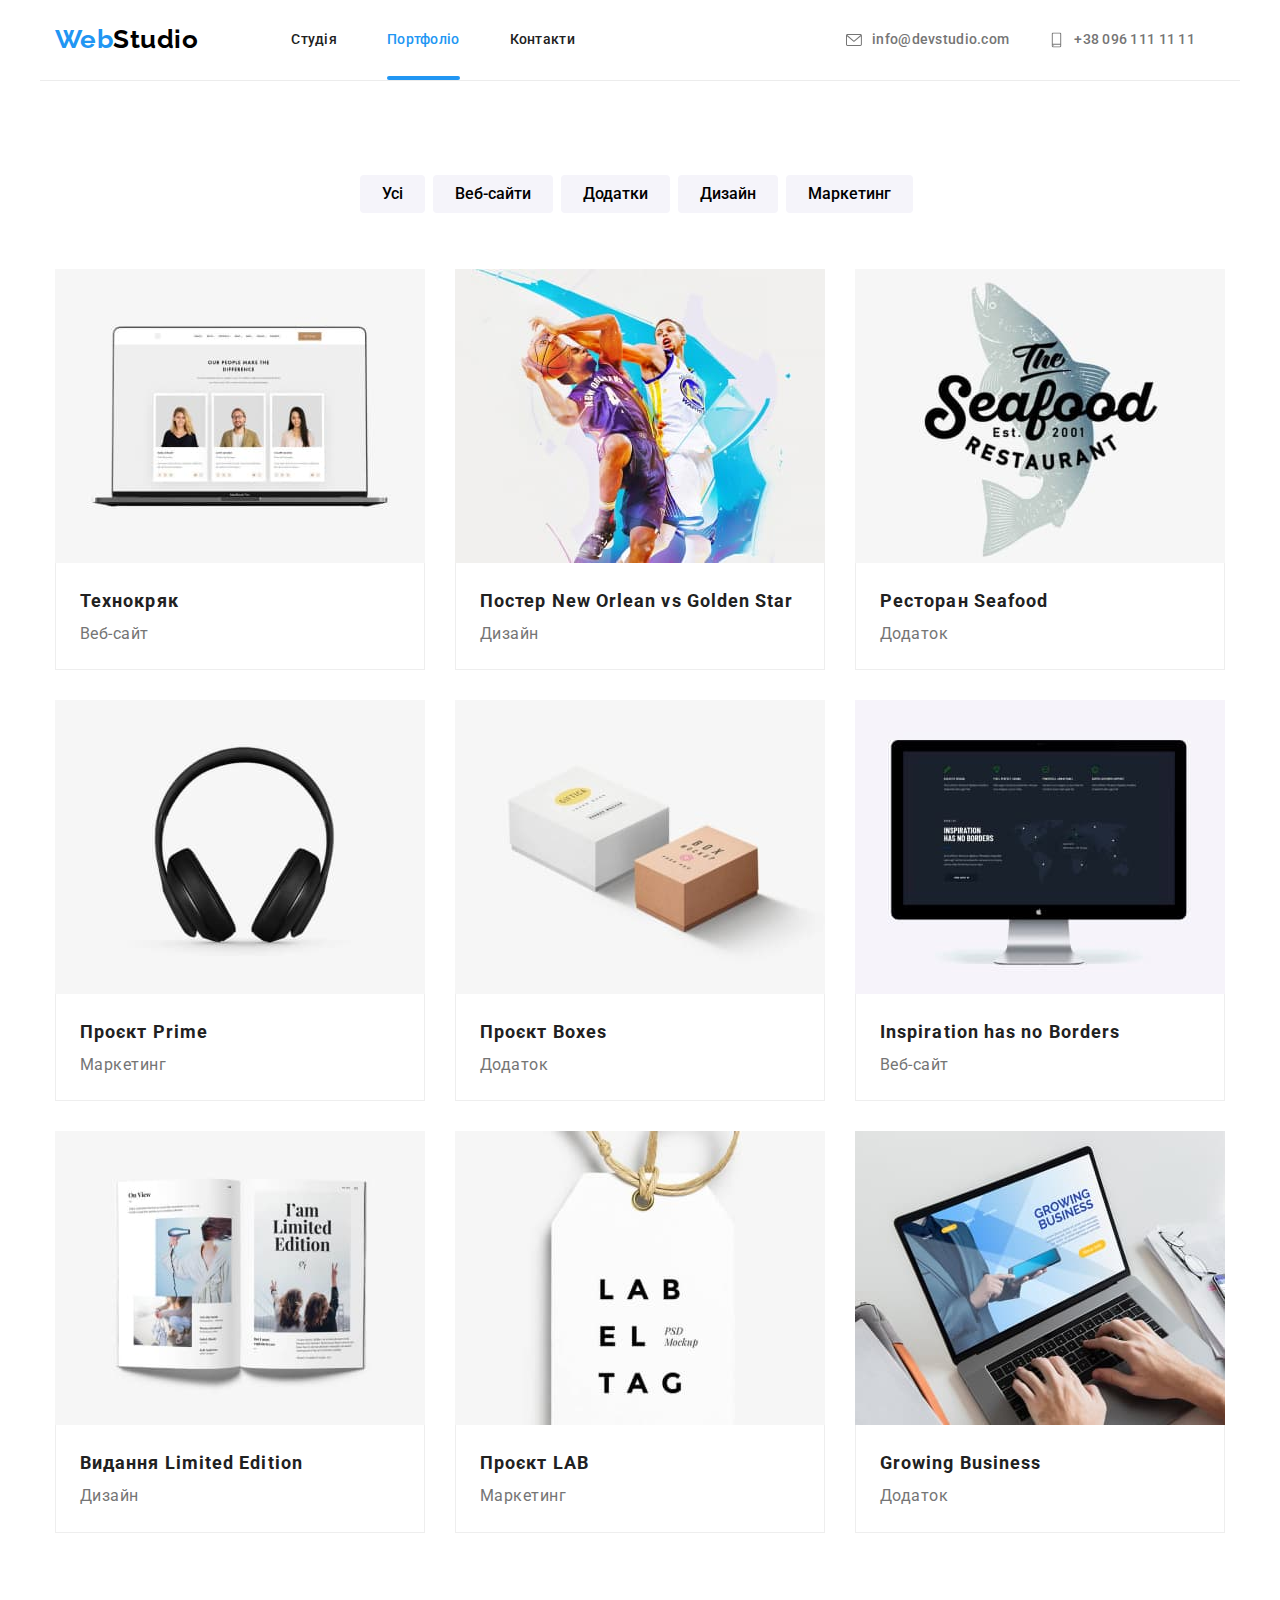
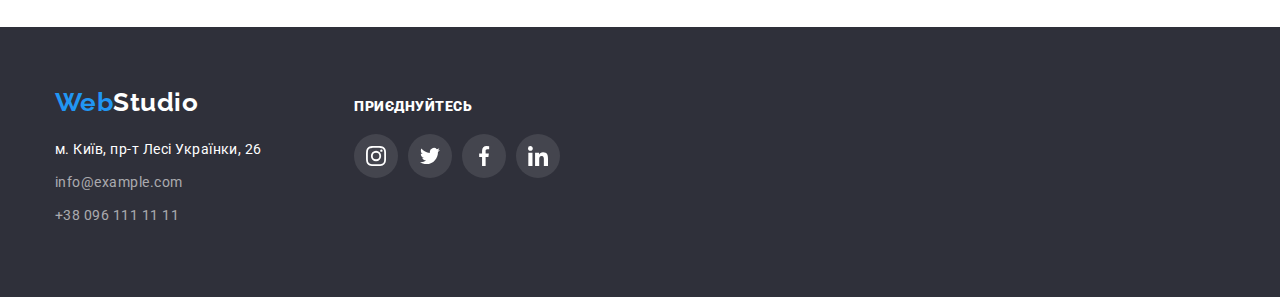
==== portfolio.html @ bedce4f9 "позиционирование эл-тов" ====
<!DOCTYPE html>
<html lang="uk">

<head>
    <meta charset="UTF-8">
    <meta http-equiv="X-UA-Compatible" content="IE=edge">
    <meta name="viewport" content="width=device-width, initial-scale=1.0">
    <title>Portfoio</title>
    <link rel="preconnect" href="https://fonts.googleapis.com">
    <link rel="preconnect" href="https://fonts.gstatic.com" crossorigin>
    <link
        href="https://fonts.googleapis.com/css2?family=Raleway:wght@700&family=Roboto:wght@400;500;700;900&display=swap"
        rel="stylesheet">
    <link rel="stylesheet"
        href="https://cdnjs.cloudflare.com/ajax/libs/modern-normalize/1.1.0/modern-normalize.min.css">
    <link rel="stylesheet" href="./css/styles.css">
</head>

<body>

    <!-- heаder section-->
    <header class="header ">
        <div class="container header-container header-border">
            <div class="header-logo">
                <a href="./index.html" class="logo"> <span class="text-web">Web</span>Studio </a>
            </div>
            <nav>
                <ul class="header-nav list">
                    <li class="nav-item"><a href="./index.html" class="header-nav-item ">Студія</a></li>
                    <li class="nav-item"><a href="./portfolio.html" class="header-nav-item current">Портфоліо</a></li>
                    <li class="nav-item"><a href="#Контакти" class="header-nav-item">Контакти</a></li>
                </ul>
            </nav>

            <ul class="header-items list">

                <li class="header-item">
                    <a class="header-items-item" href="mailto:info@devstudio.com">
                        <svg viewBox="0 0 100 100" width="16" class="header-icon ">
                            <use href="./images/sprite.svg#icon-envelope">
                            </use>
                        </svg> info@devstudio.com</a>

                </li>
                <li class="header-item">
                    <a class="header-items-item " href="tel:+380961111111">
                        <svg viewBox="0 0 100 100" width="15" height="24" class="header-icon">
                            <use href="./images/sprite.svg#icon-smartphone"></use>
                        </svg> +38 096 111 11 11 </a>
                </li>
            </ul>
        </div>
    </header>




    <main>
        <section class="section">
            <!-- h1 сделать невидимым -->
            <h2 class="visually-hidden"> Портфоліо</h2>

            <!-- Набір фільтрів -->
            <div class="container">
                <div>

                    <ul class="list-button list">
                        <li class="btn-item"><button type="button" class="button-item">Усі</button></li>
                        <li class="btn-item"><button type="button" class="button-item">Веб-сайти</button></li>
                        <li class="btn-item"><button type="button" class="button-item">Додатки</button></li>
                        <li class="btn-item"><button type="button" class="button-item">Дизайн</button></li>
                        <li class="btn-item"><button type="button" class="button-item">Маркетинг</button></li>
                    </ul>
                </div>

                <!-- контент section -->
                <section>

                    <ul class="list-content list">
                        <li class="portfolio-content">
                            <a href="" class="portfolio-item">
                                <div class="box-content">
                                    <div class="box-text">

                                        <img src="./images/img8.jpg" alt="монетор ноутбуку із сторінкою веб сайту"
                                            width="370" height="294">
                                        <p class="box-suggestions">
                                            Ресурс пропонує комплексні пропозиції з різним рівнем
                                            функціоналу та сервісів. Все це дозволить відвідувачу отримати
                                            вичерпні відомості про компанію чи приватну особу.
                                        </p>
                                    </div>

                                    <div class="text">
                                        <h3 class="content-title">Технокряк </h3>
                                        <p class="content-text">Веб-сайт</p>

                                    </div>


                                </div>
                            </a>


                        </li>
                        <li class="portfolio-content">
                            <a href="" class="portfolio-item">
                                <div class="box-content">
                                    <div class="box-text">
                                        <img src="./images/img9.jpg" alt="постер-баскетболісти" width="370"
                                            height="294">
                                        <p class="box-suggestions">
                                            Ресурс пропонує комплексні пропозиції з різним рівнем
                                            функціоналу та сервісів. Все це дозволить відвідувачу отримати
                                            вичерпні відомості про компанію чи приватну особу.
                                        </p>
                                    </div>

                                    <div class="text">
                                        <h3 class="content-title">Постер New Orlean vs Golden Star</h3>
                                        <p class="content-text">Дизайн</p>
                                    </div>

                                </div>
                            </a>


                        </li>
                        <li class="portfolio-content">
                            <a href="" class="portfolio-item">
                                <div class="box-content">
                                    <div class="box-text">
                                        <img src="./images/img10.jpg" alt="логотип-риба" width="370" height="294">
                                        <p class="box-suggestions">
                                            Ресурс пропонує комплексні пропозиції з різним рівнем
                                            функціоналу та сервісів. Все це дозволить відвідувачу отримати
                                            вичерпні відомості про компанію чи приватну особу.
                                        </p>
                                    </div>

                                    <div class="text">
                                        <h3 class="content-title">Ресторан Seafood</h3>
                                        <p class="content-text">Додаток</p>
                                    </div>

                                </div>
                            </a>


                        </li>
                        <li class="portfolio-content">
                            <a href="" class="portfolio-item">
                                <div class="box-content">
                                    <div class="box-text">
                                        <img src="./images/img11.jpg" alt="навушники" width="370" height="294">
                                        <p class="box-suggestions">
                                            Ресурс пропонує комплексні пропозиції з різним рівнем
                                            функціоналу та сервісів. Все це дозволить відвідувачу отримати
                                            вичерпні відомості про компанію чи приватну особу.
                                        </p>
                                    </div>

                                    <div class="text">
                                        <h3 class="content-title">Проєкт Prime</h3>
                                        <p class="content-text">Маркетинг</p>
                                    </div>

                                </div>
                            </a>


                        </li>
                        <li class="portfolio-content">
                            <a href="" class="portfolio-item">
                                <div class="box-content">
                                    <div class="box-text">
                                        <img src="./images/img12.jpg" alt="дві коробки" width="370" height="294">
                                        <p class="box-suggestions">
                                            Ресурс пропонує комплексні пропозиції з різним рівнем
                                            функціоналу та сервісів. Все це дозволить відвідувачу отримати
                                            вичерпні відомості про компанію чи приватну особу.
                                        </p>
                                    </div>

                                    <div class="text">
                                        <h3 class="content-title">Проєкт Boxes</h3>
                                        <p class="content-text">Додаток</p>
                                    </div>

                                </div>
                            </a>


                        </li>
                        <li class="portfolio-content">
                            <a href="" class="portfolio-item">
                                <div class="box-content">
                                    <div class="box-text">
                                        <img src="./images/img13.jpg" alt="монетор із сторінкою веб сайту" width="370"
                                            height="294">
                                        <p class="box-suggestions">
                                            Ресурс пропонує комплексні пропозиції з різним рівнем
                                            функціоналу та сервісів. Все це дозволить відвідувачу отримати
                                            вичерпні відомості про компанію чи приватну особу.
                                        </p>
                                    </div>

                                    <div class="text">
                                        <h3 class="content-title">Inspiration has no Borders</h3>
                                        <p class="content-text">Веб-сайт</p>
                                    </div>

                                </div>

                            </a>

                        </li>
                        <li class="portfolio-content">
                            <a href="" class="portfolio-item">
                                <div class="box-content">
                                    <div class="box-text">
                                        <img src="./images/img14.jpg" alt="відкритий журнал" width="370" height="294">
                                        <p class="box-suggestions">
                                            Ресурс пропонує комплексні пропозиції з різним рівнем
                                            функціоналу та сервісів. Все це дозволить відвідувачу отримати
                                            вичерпні відомості про компанію чи приватну особу.
                                        </p>
                                    </div>

                                    <div class="text">
                                        <h3 class="content-title">Видання Limited Edition</h3>
                                        <p class="content-text">Дизайн</p>
                                    </div>

                                </div>
                            </a>


                        </li>
                        <li class="portfolio-content">
                            <a href="" class="portfolio-item">
                                <div class="box-content">
                                    <div class="box-text">
                                        <img src="./images/img15.jpg" alt="фото бірки" width="370" height="294">
                                        <p class="box-suggestions">
                                            Ресурс пропонує комплексні пропозиції з різним рівнем
                                            функціоналу та сервісів. Все це дозволить відвідувачу отримати
                                            вичерпні відомості про компанію чи приватну особу.
                                        </p>
                                    </div>

                                    <div class="text">
                                        <h3 class="content-title">Проєкт LAB</h3>
                                        <p class="content-text">Маркетинг</p>
                                    </div>

                                </div>
                            </a>


                        </li>
                        <li class="portfolio-content">
                            <a href="" class="portfolio-item">
                                <div class="box-content">
                                    <div class="box-text">
                                        <img src="./images/img16.jpg" alt="відкритий додаток на ноутбуці" width="370"
                                            height="294">
                                        <p class="box-suggestions">
                                            Ресурс пропонує комплексні пропозиції з різним рівнем
                                            функціоналу та сервісів. Все це дозволить відвідувачу отримати
                                            вичерпні відомості про компанію чи приватну особу.
                                        </p>
                                    </div>

                                    <div class="text">
                                        <h3 class="content-title">Growing Business</h3>
                                        <p class="content-text">Додаток</p>
                                    </div>

                                </div>
                            </a>


                        </li>
                    </ul>
                </section>

            </div>

        </section>

    </main>

    <!-- footer section -->
    <footer class="footer">
        <div class="container footer-messenger">
            <div>
                <div class="footer-logo">
                    <a href="./index.html" class="logo white"> <span class="text-web">Web</span>Studio </a>

                </div>

                <address>
                    <div>
                        <ul class=" list">
                            <li class="footer-addres"><a href="https://goo.gl/maps/LpbarNg1JxRtZS2b6" target="_blank"
                                    rel="noopener noreferrer nofollow" id="Контакти" class="address-item white">м. Київ,
                                    пр-т
                                    Лесі Українки, 26</a></li>
                            <li class="footer-addres"><a href="mailto:info@devstudio.com"
                                    class="address-item">info@example.com</a></li>
                            <li class="footer-addres"><a href="tel:+380961111111" class="address-item">+38 096 111 11
                                    11</a>
                            </li>
                        </ul>
                    </div>
                </address>
            </div>

            <div class="footer-icon-messenger">
                <p class="footer-text"> <strong> приєднуйтесь</strong> </p>

                <div>
                    <ul class="list-icon list">
                        <li class="footer-item-icon"> <a href="" class="footer-link">
                                <svg viewBox="0 0 100 100" width="20" class="footer-icon">
                                    <use href="./images/sprite.svg#icon-instagram"></use>
                                </svg></a></li>
                        <li class="footer-item-icon"> <a href="" class="footer-link">
                                <svg viewBox="0 0 100 100" width="20" class="footer-icon">
                                    <use href="./images/sprite.svg#icon-twitter"></use>
                                </svg>
                            </a></li>
                        <li class="footer-item-icon"> <a href="" class="footer-link">
                                <svg viewBox="0 0 100 100" width="20" class="footer-icon">
                                    <use href="./images/sprite.svg#icon-facebook"></use>
                                </svg>
                            </a></li>
                        <li class="footer-item-icon"> <a href="" class="footer-link">
                                <svg viewBox="0 0 100 100" width="20" class="footer-icon">
                                    <use href="./images/sprite.svg#icon-linkedin"></use>
                                </svg>
                            </a></li>
                    </ul>
                </div>

            </div>
        </div>

    </footer>

</body>

</html>
---- css/styles.css ----
:root {
    --primery-text-color: #212121;
    --additional-text-color-1: #757575;
    --additional-text-color-2: #FFFFFF;
    --additional-text-color-3: rgba(255, 255, 255, 0.6);
    --color-logo: #000000;
    --accent-color: #2196F3;
    --additional-background-color-1: #F5F4FA;
    --additional-background-color-2: #2F303A;

}

p,
h1,
h2,
h3,
h4,
h5,
h6 {
    margin: 0;
    padding: 0;
}

ul {
    margin: 0;
    padding: 0;
}


body {

    color: var(--primery-text-color);
    font-family: Roboto, sans-serif;
    letter-spacing: 0.03em;
}

img {
    display: block;
}

/*   основной цвет тескта  #212121 */
/* вторичнный цвет текста #757575 */
/* цвет акцента #2196F3 */
/* вторичный цвет фона 1 #F5F4FA */
/* вторичный цвет фона 2 #2F303A */
/* основной цвет лого  #000000 */
/* дополнительный цвет лого #2196F3 */
/* доп цвет */

.container {
    width: 1200px;
    padding-left: 15px;
    padding-right: 15px;
    margin: 0 auto;
    /* outline: 2px solid tomato; */

}

.list {
    list-style: none;
}


/* header section */

.header-container {
    padding-top: 24px;
    padding-bottom: 25px;
}

.header-container,
.header-nav,
.header-items {
    display: flex;
    justify-content: center;
    align-items: center;

}



.header-logo {
    margin-right: 93px;
    display: block;
    margin-top: 0;
    margin-bottom: 0;
}

.logo {
    color: var(--color-logo);
    font-family: Raleway, sans-serif;
    font-weight: 700;
    font-size: 26px;
    line-height: 1.2;
    text-decoration: none;
    outline: none;

}

.text-web {

    color: #2196F3;
}

.nav-item {
    margin-right: 50px;
}

.header-nav-item {
    position: relative;
    color: var(--primery-text-color);
    display: block;
    font-weight: 500;
    font-size: 14px;
    line-height: 1.14;
    letter-spacing: 0.02em;
    text-decoration: none;

    transition: color 250ms cubic-bezier(0.4, 0, 0.2, 1);
}

.header-nav-item:hover,
.header-nav-item:focus {
    color: var(--accent-color);
    outline: none;
}


.current {
    display: block;
    color: var(--accent-color)
}

.current::after {
    content: "";
    position: absolute;
    display: block;
    bottom: -32px;
    left: 0;
    width: 100%;
    height: 4px;
    background: var(--accent-color);
    border-radius: 2px;

}


.header-items {
    margin-left: auto;
}


.header-items-item {
    color: var(--additional-text-color-1);
    font-weight: 500;
    font-size: 14px;
    line-height: 1.14;
    letter-spacing: 0.02em;
    text-decoration: none;
    margin-left: 10px;
    margin-right: 30px;

    display: flex;
    align-items: center;
    justify-content: center;

    transition: color 250ms cubic-bezier(0.4, 0, 0.2, 1);
}

.header-icon {
    margin-right: 10px;
    fill: #757575;
}



.header-items-item:hover,
.header-items-item:focus {
    color: var(--accent-color);
    outline: none;

}


.header-items-item:hover svg,
.header-items-item:focus svg {
    fill: var(--accent-color);
    outline: none;
}

/* hero section */

.hero-section {
    padding-top: 200px;
    padding-bottom: 210px;
    max-width: 1600px;
    margin: 0 auto;
    background-image: linear-gradient(rgba(47, 48, 58, 0.4), rgba(47, 48, 58, 0.4)), url(../images/hero-img.jpg);
    background-repeat: no-repeat;
    background-size: cover;

}

.hero-title {
    width: 696px;
    margin: 0 auto;
    margin-bottom: 30px;

    color: var(--additional-text-color-2);
    font-weight: 900;
    font-size: 44px;
    line-height: 1.36;
    letter-spacing: 0.06em;
    text-align: center;
}

.hero-btn {
    padding: 10px 32px;
    margin: 0 auto;
    display: block;
    border-radius: 4px;
    border: none;
    box-shadow: 0px 4px 4px rgba(0, 0, 0, 0.15);

    background-color: var(--accent-color);
    color: var(--additional-text-color-2);
    font-family: 'Roboto';
    font-weight: 700;
    font-size: 16px;
    line-height: 1.88;
    letter-spacing: 0.06em;
}


.hero-btn:hover,
.hero-btn:focus {
    cursor: pointer;
    /* color: var(--accent-color); */
    /* outline: none; */
}


/* наші переваги */

.section {
    padding-top: 94px;
    padding-bottom: 94px;
}


.section-list {

    display: flex;
}

.advantage {
    display: flex;
    width: 270px;
    height: 120px;
    background: #F5F4FA;
    border-radius: 4px;
    align-items: center;
    justify-content: center;
}

.section-list-item {
    margin-right: 30px;
}

.tex-wrap {}


.section-heading {
    margin-top: 30px;
    margin-bottom: 10px;
    font-weight: 700;
    font-size: 14px;
    line-height: 1.14;

}

.section-text {
    color: var(--additional-text-color-1);
    font-size: 14px;
    line-height: 1.71;
}


/* чим ми займаємося */

.reset {
    padding-top: 0px;
}

.section-title,
.section-title-team,
.title-clients {
    margin-bottom: 50px;

    font-weight: 700;
    font-size: 36px;
    line-height: 1.17;
    text-align: center;

}

.section-title-list {
    display: flex;

}

.title-list {
    display: block;
    margin-right: 30px;
}

.title-list:last-child {
    margin-right: 0px;
}

.title-list-img {
    position: relative;
}

.title-text {

    position: absolute;
    bottom: 0;
    left: 0;

    display: flex;
    align-items: center;
    justify-content: center;
    width: 100%;
    height: 70px;
    background: rgba(47, 48, 58, 0.8);

    font-weight: 700;
    font-size: 14px;
    line-height: 1.14;
    text-transform: uppercase;
    color: var(--additional-text-color-2);
    /* padding: 27px 107px; */
}

/* наша команда */

.background-section {
    background-color: var(--additional-background-color-1);
}

/* .section-title-team {

    margin-bottom: 50px;

    font-weight: 700;
    font-size: 36px;
    line-height: 1.17;
    text-align: center;
} */

.title-team {
    display: flex;
}


.social-items {
    display: flex;
    justify-content: center;
}

.social-item {

    /* display: flex;
    align-items: center;
    justify-content: center;
 */

}

.social-item:not(:first-child) {
    margin-left: 10px;
}



.social-icon {
    display: flex;
    width: 44px;
    height: 44px;
    background-color: #FFFFFF;
    align-items: center;
    justify-content: center;
    border-radius: 50%;

    transition: background-color 250ms cubic-bezier(0.4, 0, 0.2, 1);
}


.social-icon:focus,
.social-icon:hover {
    background-color: var(--accent-color);
    outline: none;
}

.team-icon {
    fill: #AFB1B8;
    transition: fill 250ms cubic-bezier(0.4, 0, 0.2, 1);
}


.social-icon:focus svg,
.social-icon:hover svg {
    fill: var(--additional-text-color-2);
}





.team {
    margin-right: 30px;
    display: block;
    background-color: var(--additional-text-color-2);
    box-shadow: 0px 1px 3px rgba(0, 0, 0, 0.12), 0px 1px 1px rgba(0, 0, 0, 0.14), 0px 2px 1px rgba(0, 0, 0, 0.2);
    border-radius: 0px 0px 4px 4px;

}

.team:last-child {
    margin-right: 0px;
}

.team-text {
    padding: 30px 10px;
    text-align: center;

}

.section-subject {
    margin-bottom: 10px;
    font-weight: 500;
    font-size: 16px;
    line-height: 1.19;

}

.section-text-team {
    color: var(--additional-text-color-1);
    font-size: 14px;
    line-height: 1.71;
    margin-bottom: 16px;
}



/* Постійні клієнти section */

.clients {
    display: flex;
}

.clients :last-child {
    margin-right: 0;
}

.clients-item {
    margin-right: 30px;
}

.clients-link {

    display: flex;
    align-items: center;
    justify-content: center;

    width: 170px;
    height: 92px;

    border: 1px solid #AFB1B8;
    border-radius: 4px;

    transition: border 250ms cubic-bezier(0.4, 0, 0.2, 1);
}

.clients-link:focus,
.clients-link:hover {
    border: 1px solid var(--accent-color);
    outline: none;
}



.clients-icon {
    fill: #AFB1B8;
    transition: fill 250ms cubic-bezier(0.4, 0, 0.2, 1);
}

.clients-link:hover svg,
.clients-link:focus svg {
    fill: var(--accent-color)
}






/* .title-clients {

    margin-bottom: 50px;

    font-weight: 700;
    font-size: 36px;
    line-height: 1.17;
    text-align: center;

} */





/* footer section */
.footer {
    background-color: var(--additional-background-color-2);
    padding-top: 60px;
    padding-bottom: 60px;
}

.footer-logo {

    margin-bottom: 20px;
    margin-right: 156px;
}


.address {}

.address-item {

    color: var(--additional-text-color-3);
    font-style: normal;
    font-size: 14px;
    line-height: 1.71;
    text-decoration: none;

    transition: color 250ms cubic-bezier(0.4, 0, 0.2, 1);
}

.address-item:hover,
.address-item:focus {
    color: var(--accent-color);
    outline: none;
}

.footer-addres {
    margin-bottom: 9px;
}

.footer-messenger,
.list-icon {
    display: flex;
    align-items: baseline;
}


.footer-link {
    display: flex;
    align-items: center;
    justify-content: center;
    width: 44px;
    height: 44px;
    margin-right: 10px;
    background-color: rgba(255, 255, 255, 0.1);
    border-radius: 50%;

    transition: background-color 250ms cubic-bezier(0.4, 0, 0.2, 1);
}

.footer-link:focus,
.footer-link:hover {
    background-color: var(--accent-color);
    outline: none;
}

.footer-icon {
    fill: #FFFFFF;
}

.white {
    color: var(--additional-text-color-2);
}


.footer-icon-messenger {}

.footer-text {

    margin-top: 12px;
    margin-bottom: 20px;

    font-weight: 700;
    font-size: 14px;
    line-height: 1.14;
    color: var(--additional-text-color-2);
    text-transform: uppercase;
}

.list-icon {}

/* modal */

.backdrop {
    position: fixed;
    top: 0;
    left: 0;
    width: 100%;
    height: 100%;
    background: rgba(0, 0, 0, 0.2);
}

.modal {
    position: absolute;
    width: 528px;
    height: 581px;
    top: 50%;
    left: 50%;
    transform: translate(-50%, -50%);
    background-color: #FFFFFF;

}

.is-hidden {
    opacity: 0;
    visibility: hidden;
    pointer-events: none;
}

.close-button {
    position: absolute;
    top: 8px;
    right: 8px;
    width: 30px;
    height: 30px;
    border-radius: 50%;
    cursor: pointer;
}

.close-button {}



/* portfolio */

/* header */

.header-border {
    border-bottom: 1px solid #ECECEC;
}

/* Набір фільтрів */

.list-button {
    display: flex;
    justify-content: center;
    margin-bottom: 56px;
}

.btn-item {
    margin-right: 8px;

}


.button-item {
    display: block;
    padding: 6px 22px;
    border-radius: 4px;
    border: none;
    background-color: var(--additional-background-color-1);
    font-weight: 500;
    font-size: 16px;
    line-height: 1.63;
    text-align: center;
    outline: none;

    transition: background-color 250ms cubic-bezier(0.4, 0, 0.2, 1), color 250ms cubic-bezier(0.4, 0, 0.2, 1), box-shadow 250ms cubic-bezier(0.4, 0, 0.2, 1);
}

.button-item:hover,
.button-item:focus {
    background-color: var(--accent-color);
    color: var(--additional-text-color-2);
    cursor: pointer;
    box-shadow: 0px 3px 1px rgba(0, 0, 0, 0.1), 0px 1px 2px rgba(0, 0, 0, 0.08), 0px 2px 2px rgba(0, 0, 0, 0.12);
}



/* контент */

.list-content {
    display: flex;
    flex-wrap: wrap;
    gap: 30px;
}



.portfolio-item {
    display: block;
    text-decoration: none;
}

.portfolio-item:hover,
.portfolio-item:focus {
    outline: none;
    box-shadow: 0px 1px 1px rgba(0, 0, 0, 0.12), 0px 4px 4px rgba(0, 0, 0, 0.06), 1px 4px 6px rgba(0, 0, 0, 0.16);
}

/* .portfolio-item:focus {
    outline: none;
    box-shadow: 0px 1px 1px rgba(0, 0, 0, 0.12), 0px 4px 4px rgba(0, 0, 0, 0.06), 1px 4px 6px rgba(0, 0, 0, 0.16);
} */

.text {
    padding: 20px 24px;
    border-right: 1px solid #EEEEEE;
    border-bottom: 1px solid #EEEEEE;
    border-left: 1px solid #EEEEEE;
}

.content-title {

    color: var(--primery-text-color);
    font-weight: 700;
    font-size: 18px;
    line-height: 2;
    letter-spacing: 0.06em;
}

.content-text {

    color: var(--additional-text-color-1);

    font-size: 16px;
    line-height: 1.88;


}

.box-text {
    position: relative;
    overflow: hidden;
}

.box-suggestions {
    position: absolute;
    display: block;

    top: 0;
    left: 0;
    width: 100%;
    height: 100%;

    padding: 63px 24px;
    font-size: 18px;
    line-height: 1.56;
    color: var(--additional-text-color-2);
    background: rgba(33, 150, 243, 0.9);

    transform: translateY(100%);
    transition: 250ms cubic-bezier(0.4, 0, 0.2, 1);

}

.portfolio-item:hover .box-suggestions,
.portfolio-item:focus .box-suggestions {
    transform: translateY(0);
}


.visually-hidden {
    position: absolute;
    white-space: nowrap;
    width: 1px;
    height: 1px;
    overflow: hidden;
    border: 0;
    padding: 0;
    clip: rect(0 0 0 0);
    clip-path: inset(50%);
    margin: -1px;
}
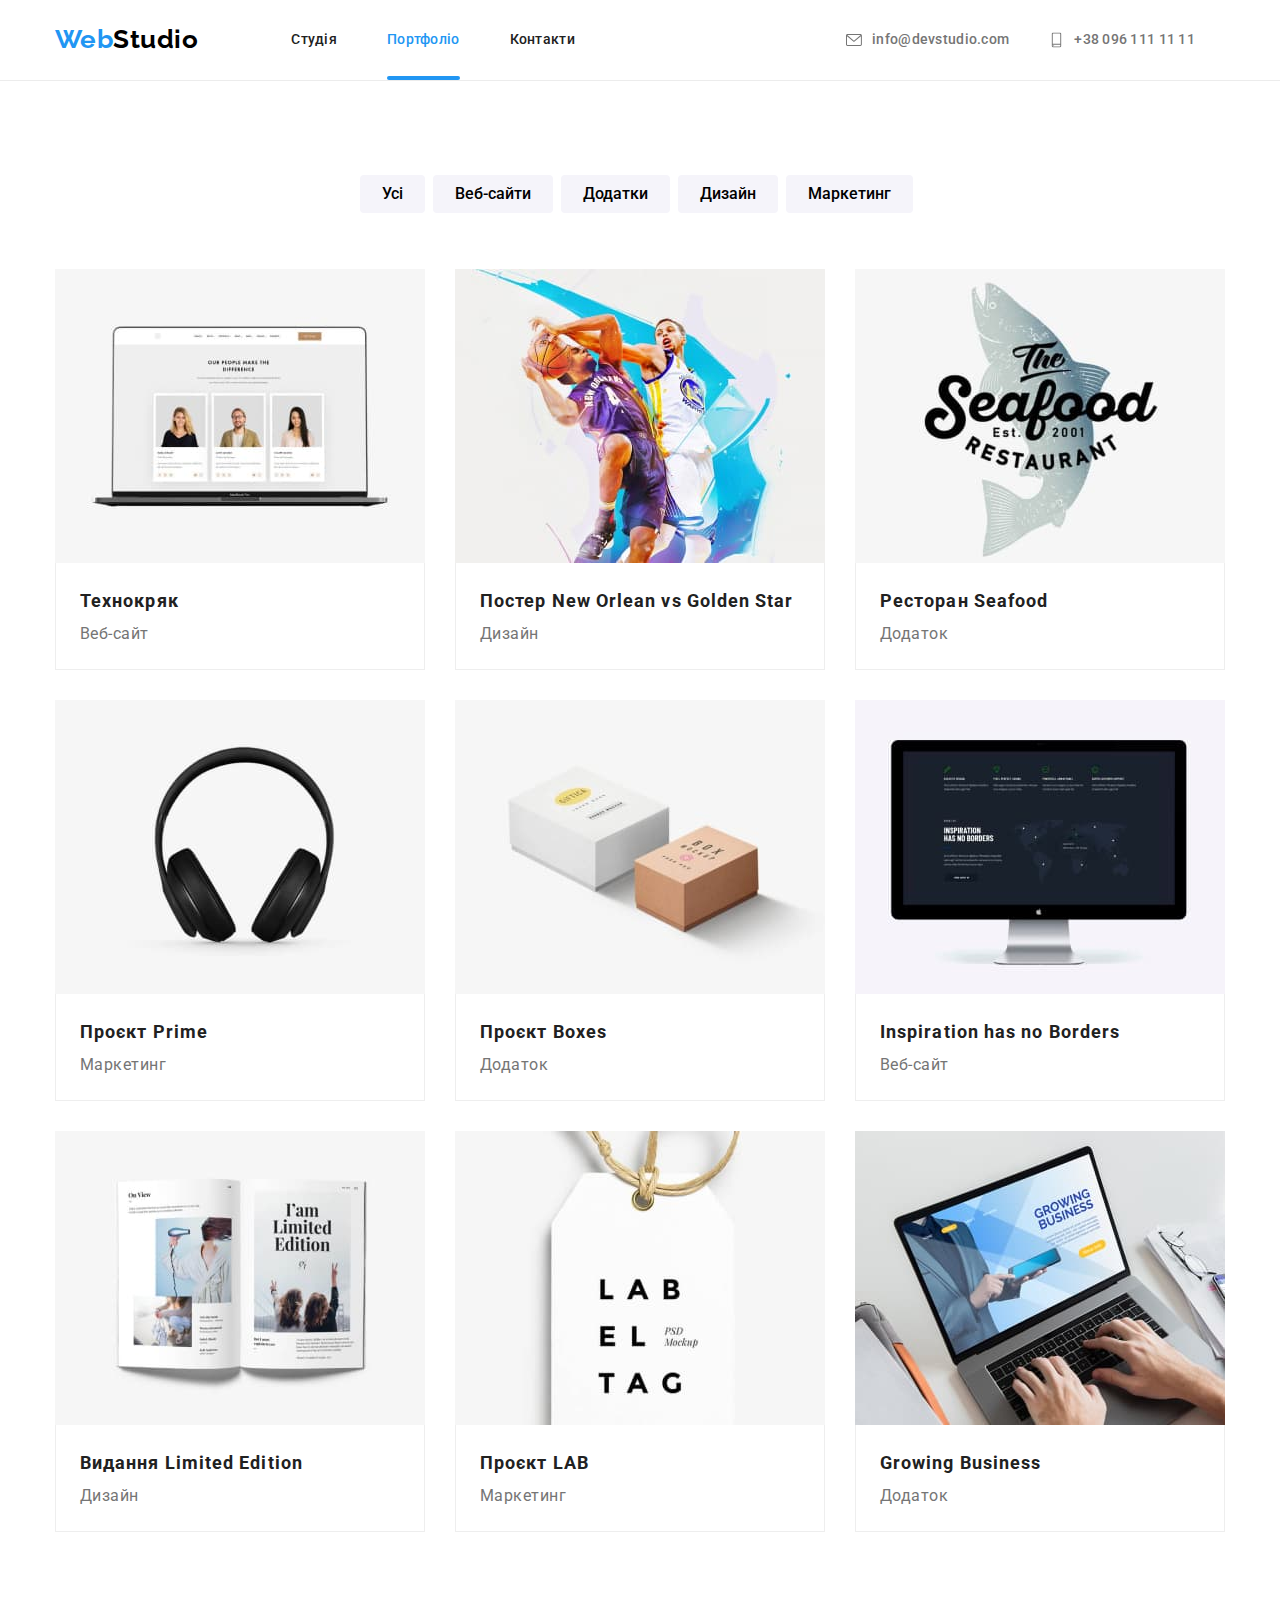
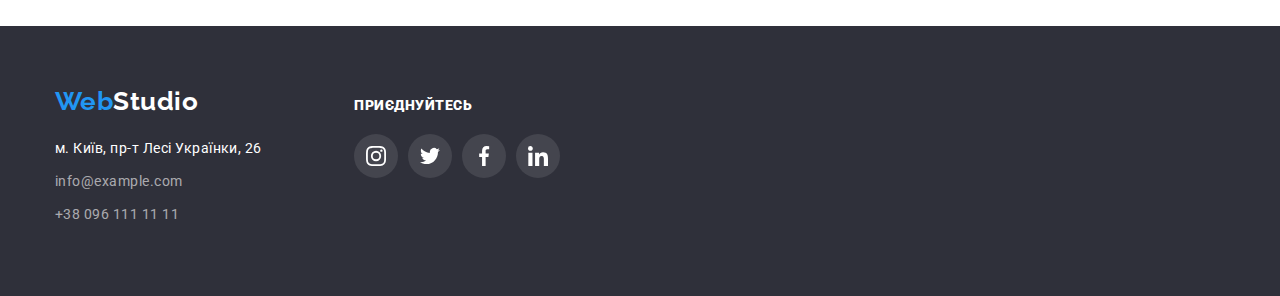
==== commit 4876f580: "fix heder,portfolio" ====
--- a/portfolio.html
+++ b/portfolio.html
@@ -19,8 +19,8 @@
 <body>
 
     <!-- heаder section-->
-    <header class="header ">
-        <div class="container header-container header-border">
+    <header class=" header-border">
+        <div class="container header ">
             <div class="header-logo">
                 <a href="./index.html" class="logo"> <span class="text-web">Web</span>Studio </a>
             </div>
--- a/css/styles.css
+++ b/css/styles.css
@@ -63,12 +63,12 @@
 
 /* header section */
 
-.header-container {
+/* .header {
     padding-top: 24px;
     padding-bottom: 25px;
-}
-
-.header-container,
+} */
+
+.header,
 .header-nav,
 .header-items {
     display: flex;
@@ -108,6 +108,7 @@
 
 .header-nav-item {
     position: relative;
+    padding: 32px 0;
     color: var(--primery-text-color);
     display: block;
     font-weight: 500;
@@ -135,7 +136,8 @@
     content: "";
     position: absolute;
     display: block;
-    bottom: -32px;
+    /* bottom: -32px; */
+    bottom: 0;
     left: 0;
     width: 100%;
     height: 4px;
@@ -167,18 +169,17 @@
     transition: color 250ms cubic-bezier(0.4, 0, 0.2, 1);
 }
 
+.header-items-item:hover,
+.header-items-item:focus {
+    color: var(--accent-color);
+    outline: none;
+
+}
+
 .header-icon {
     margin-right: 10px;
     fill: #757575;
-}
-
-
-
-.header-items-item:hover,
-.header-items-item:focus {
-    color: var(--accent-color);
-    outline: none;
-
+    transition: fill 250ms cubic-bezier(0.4, 0, 0.2, 1);
 }
 
 
@@ -340,7 +341,7 @@
     line-height: 1.14;
     text-transform: uppercase;
     color: var(--additional-text-color-2);
-    /* padding: 27px 107px; */
+
 }
 
 /* наша команда */
@@ -369,14 +370,7 @@
     justify-content: center;
 }
 
-.social-item {
-
-    /* display: flex;
-    align-items: center;
-    justify-content: center;
- */
-
-}
+
 
 .social-item:not(:first-child) {
     margin-left: 10px;
@@ -641,13 +635,21 @@
     position: absolute;
     top: 8px;
     right: 8px;
-    width: 30px;
-    height: 30px;
+
+    display: flex;
+    justify-content: center;
+    align-items: center;
+    border: none;
+    background-color: #FFFFFF;
+
+    cursor: pointer;
+}
+
+.close-btn {
+
     border-radius: 50%;
-    cursor: pointer;
-}
-
-.close-button {}
+    border: 1px solid rgba(0, 0, 0, 0.1);
+}
 
 
 
@@ -706,11 +708,10 @@
     gap: 30px;
 }
 
-
-
 .portfolio-item {
     display: block;
     text-decoration: none;
+    transition: box-shadow 250ms cubic-bezier(0.4, 0, 0.2, 1);
 }
 
 .portfolio-item:hover,
@@ -719,10 +720,7 @@
     box-shadow: 0px 1px 1px rgba(0, 0, 0, 0.12), 0px 4px 4px rgba(0, 0, 0, 0.06), 1px 4px 6px rgba(0, 0, 0, 0.16);
 }
 
-/* .portfolio-item:focus {
-    outline: none;
-    box-shadow: 0px 1px 1px rgba(0, 0, 0, 0.12), 0px 4px 4px rgba(0, 0, 0, 0.06), 1px 4px 6px rgba(0, 0, 0, 0.16);
-} */
+
 
 .text {
     padding: 20px 24px;
@@ -746,8 +744,6 @@
 
     font-size: 16px;
     line-height: 1.88;
-
-
 }
 
 .box-text {
@@ -779,6 +775,7 @@
 .portfolio-item:focus .box-suggestions {
     transform: translateY(0);
 }
+
 
 
 .visually-hidden {
